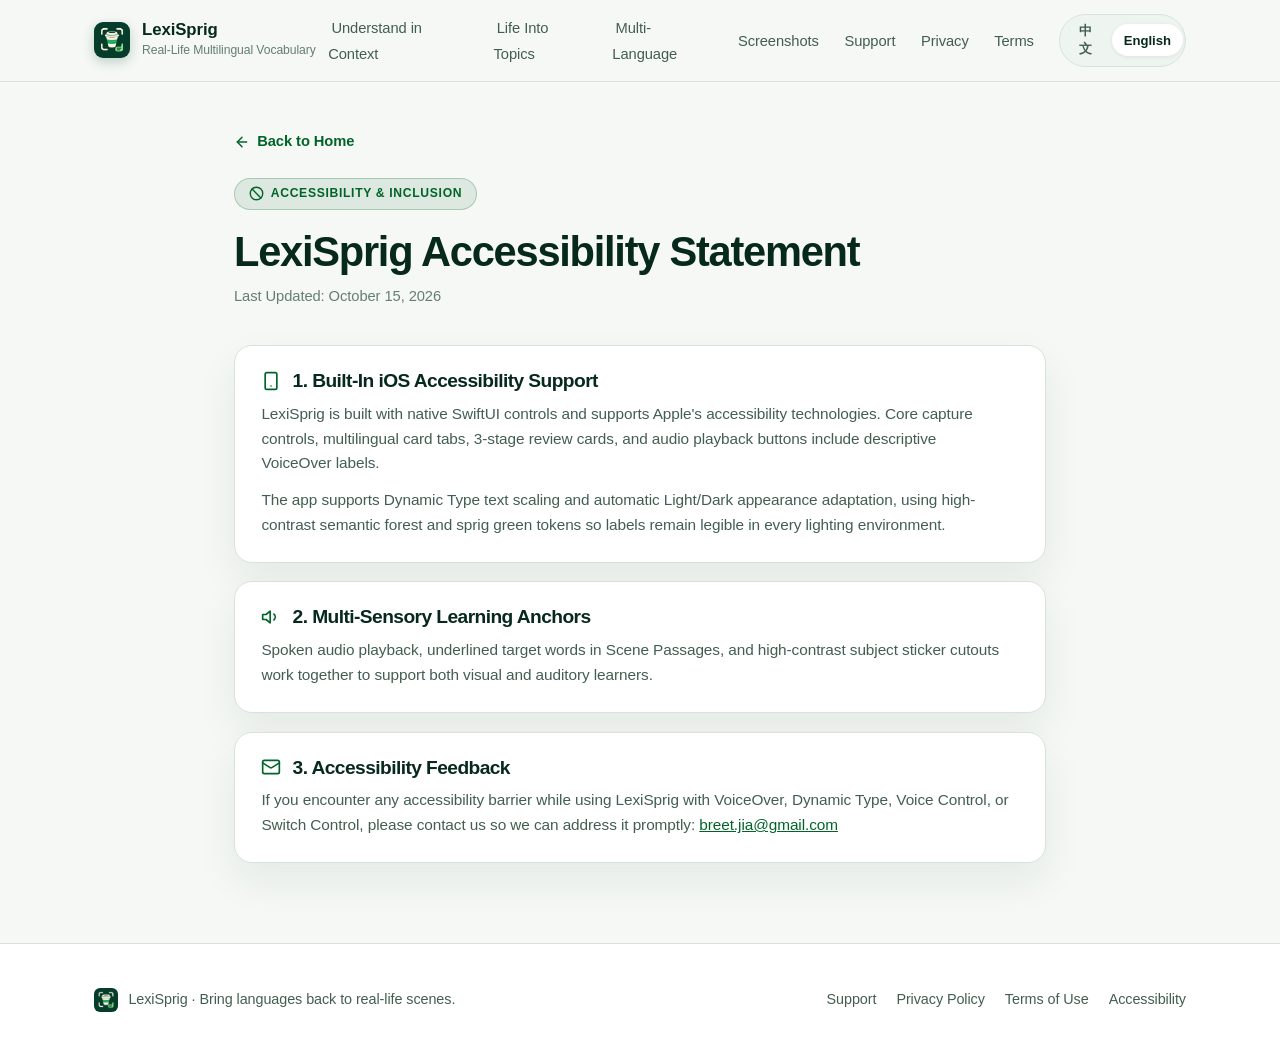
==== accessibility.html @ 663f52d6 "docs(site): prepare LexiSprig official website" ====
<!DOCTYPE html>
<html lang="zh-Hans" data-lang="zh">
<head>
  <meta charset="UTF-8">
  <meta name="viewport" content="width=device-width, initial-scale=1.0">
  <meta name="color-scheme" content="light dark">
  <title>无障碍声明 — 拾词贴 LexiSprig</title>
  <meta name="description" content="拾词贴无障碍声明：支持 VoiceOver 旁白、动态字体、深浅色高对比度语义色与多感官学习辅助。">
  <link rel="icon" type="image/png" sizes="16x16" href="favicon-16x16.png">
  <link rel="icon" type="image/png" sizes="32x32" href="favicon-32x32.png">
  <link rel="apple-touch-icon" sizes="180x180" href="apple-touch-icon.png">
  <link rel="stylesheet" href="css/style.css">
  <script src="js/main.js" defer></script>
</head>
<body data-page="accessibility" data-asset-prefix="">
  <nav class="navbar" id="site-nav">
    <div class="navbar-inner">
      <a href="index.html" class="brand-link">
        <img src="icons/app_icon.png" alt="LexiSprig Icon" class="brand-icon" width="36" height="36">
        <span class="brand-text">
          <span class="brand-title" data-i18n="nav.brand">拾词贴 LexiSprig</span>
          <span class="brand-Tagline" data-i18n="nav.tagline">眼见即所得的多语实景词汇本</span>
        </span>
      </a>

      <button type="button" class="nav-toggle" id="nav-toggle" aria-expanded="false" aria-controls="site-nav-menu" aria-label="打开导航菜单">
        <svg class="icon-menu" xmlns="http://www.w3.org/2000/svg" width="22" height="22" viewBox="0 0 24 24" fill="none" stroke="currentColor" stroke-width="2" stroke-linecap="round" stroke-linejoin="round" aria-hidden="true">
          <line x1="3" y1="6" x2="21" y2="6"></line>
          <line x1="3" y1="12" x2="21" y2="12"></line>
          <line x1="3" y1="18" x2="21" y2="18"></line>
        </svg>
        <svg class="icon-close" xmlns="http://www.w3.org/2000/svg" width="22" height="22" viewBox="0 0 24 24" fill="none" stroke="currentColor" stroke-width="2" stroke-linecap="round" stroke-linejoin="round" aria-hidden="true">
          <line x1="18" y1="6" x2="6" y2="18"></line>
          <line x1="6" y1="6" x2="18" y2="18"></line>
        </svg>
      </button>

      <div class="nav-menu" id="site-nav-menu">
        <ul class="nav-links">
          <li><a href="index.html#pain-3" data-i18n="nav.pain3">开口表达</a></li>
          <li><a href="index.html#pain-2" data-i18n="nav.pain2">生活话题</a></li>
          <li><a href="index.html#pain-1" data-i18n="nav.pain1">一景多语</a></li>
          <li><a href="index.html#gallery" data-i18n="nav.gallery">界面预览</a></li>
          <li><a href="support.html" data-i18n="nav.support">应用支持</a></li>
          <li><a href="legal/privacy.html" data-i18n="nav.privacy">隐私政策</a></li>
          <li><a href="legal/terms.html" data-i18n="nav.terms">使用条款</a></li>
        </ul>
        <div class="locale-switcher" role="group" aria-label="Language switcher">
          <button type="button" class="lang-switch is-active" data-set-lang="zh" aria-pressed="true">中文</button>
          <button type="button" class="lang-switch" data-set-lang="en" aria-pressed="false">English</button>
        </div>
      </div>
    </div>
  </nav>

  <main class="subpage-main">
    <div class="subpage-container">
      <a href="index.html" class="back-link">
        <svg xmlns="http://www.w3.org/2000/svg" width="16" height="16" viewBox="0 0 24 24" fill="none" stroke="currentColor" stroke-width="2.2" stroke-linecap="round" stroke-linejoin="round" aria-hidden="true">
          <line x1="19" y1="12" x2="5" y2="12"></line>
          <polyline points="12 19 5 12 12 5"></polyline>
        </svg>
        <span data-i18n="common.backHome">返回首页</span>
      </a>

      <header class="subpage-header">
        <div class="section-kicker">
          <svg xmlns="http://www.w3.org/2000/svg" width="15" height="15" viewBox="0 0 24 24" fill="none" stroke="currentColor" stroke-width="2.2" stroke-linecap="round" stroke-linejoin="round" aria-hidden="true">
            <circle cx="12" cy="12" r="10"></circle>
            <path d="m4.93 4.93 14.14 14.14"></path>
          </svg>
          <span data-i18n="accessibilityPage.kicker">无障碍与包容性设计</span>
        </div>
        <h1 data-i18n="accessibilityPage.title">拾词贴 LexiSprig 无障碍声明</h1>
        <p class="subpage-meta" data-i18n="accessibilityPage.updated">最后更新：2026 年 10 月 15 日</p>
      </header>

      <div class="legal-stack">
        <article class="legal-card">
          <div class="legal-card-header">
            <svg xmlns="http://www.w3.org/2000/svg" width="20" height="20" viewBox="0 0 24 24" fill="none" stroke="currentColor" stroke-width="2" stroke-linecap="round" stroke-linejoin="round" aria-hidden="true">
              <rect x="5" y="2" width="14" height="20" rx="2" ry="2"></rect>
              <line x1="12" y1="18" x2="12.01" y2="18"></line>
            </svg>
            <h2 data-i18n="accessibilityPage.s1Title">1. 支持的系统无障碍特性</h2>
          </div>
          <p data-i18n="accessibilityPage.s1P1">拾词贴致力于让更多语言学习者顺畅使用。应用界面基于原生 SwiftUI 构建，核心拍照按钮、多语词卡标签、三阶复习控件及音频朗读按钮均提供清晰的旁白（VoiceOver）标签与操作提示。</p>
          <p data-i18n="accessibilityPage.s1P2">同时支持 iOS 动态字体缩放（Dynamic Type）、浅色与深色外观自适应，并在浅色模式下采用深林绿语义色、深色模式下采用高对比度嫩芽绿，确保不同光线下的文字可读性。</p>
        </article>

        <article class="legal-card">
          <div class="legal-card-header">
            <svg xmlns="http://www.w3.org/2000/svg" width="20" height="20" viewBox="0 0 24 24" fill="none" stroke="currentColor" stroke-width="2" stroke-linecap="round" stroke-linejoin="round" aria-hidden="true">
              <polygon points="11 5 6 9 2 9 2 15 6 15 11 19 11 5"></polygon>
              <path d="M15.54 8.46a5 5 0 0 1 0 7.07"></path>
            </svg>
            <h2 data-i18n="accessibilityPage.s2Title">2. 语音朗读与多感官辅助</h2>
          </div>
          <p data-i18n="accessibilityPage.s2P1">词条与例句支持随时点击播放标准语音朗读，配合高辨识度的下划线目标词高亮与主体贴纸视觉锚点，帮助不同学习偏好的用户建立多感官记忆。</p>
        </article>

        <article class="legal-card">
          <div class="legal-card-header">
            <svg xmlns="http://www.w3.org/2000/svg" width="20" height="20" viewBox="0 0 24 24" fill="none" stroke="currentColor" stroke-width="2" stroke-linecap="round" stroke-linejoin="round" aria-hidden="true">
              <rect x="2" y="4" width="20" height="16" rx="2"></rect>
              <path d="m22 7-8.97 5.7a1.94 1.94 0 0 1-2.06 0L2 7"></path>
            </svg>
            <h2 data-i18n="accessibilityPage.s3Title">3. 无障碍反馈与协助</h2>
          </div>
          <p>
            <span data-i18n="accessibilityPage.s3P1">如果你在使用旁白、动态字体、语音控制或其他辅助功能时遇到任何阻碍，请随时发邮件告诉我们，我们会优先跟进改进：</span>
            <a href="mailto:breet.jia@gmail.com">breet.jia@gmail.com</a>
          </p>
        </article>
      </div>
    </div>
  </main>

  <footer class="site-footer">
    <div class="footer-inner">
      <div class="footer-brand">
        <img src="icons/app_icon.png" alt="LexiSprig Icon" width="24" height="24">
        <span data-i18n="footer.copy">拾词贴 LexiSprig · 让外语回到真实生活场景。</span>
      </div>
      <div class="footer-links">
        <a href="support.html" data-i18n="footer.support">应用支持</a>
        <a href="legal/privacy.html" data-i18n="footer.privacy">隐私政策</a>
        <a href="legal/terms.html" data-i18n="footer.terms">使用条款</a>
        <a href="accessibility.html" data-i18n="footer.accessibility">无障碍声明</a>
      </div>
    </div>
  </footer>
</body>
</html>
---- css/style.css ----
:root {
  color-scheme: light dark;
  --ls-bg: #f5f8f5;
  --ls-bg-elevated: #ffffff;
  --ls-surface: #ffffff;
  --ls-surface-soft: #eef4ef;
  --ls-surface-cream: #faf3e0;
  --ls-border: #d7e3da;
  --ls-border-strong: #bdd0c2;
  --ls-text-primary: #07291c;
  --ls-text-secondary: #435e51;
  --ls-text-muted: #647f71;
  --ls-accent: #006428;
  --ls-accent-bright: #27aa60;
  --ls-accent-soft: rgba(0, 100, 40, 0.1);
  --ls-accent-border: rgba(0, 100, 40, 0.24);
  --ls-nav-bg: rgba(245, 248, 245, 0.88);
  --ls-shadow-card: 0 18px 42px rgba(5, 61, 42, 0.07);
  --ls-shadow-device: 0 24px 60px rgba(5, 61, 42, 0.16);
  --ls-btn-bg: #053d2a;
  --ls-btn-text: #faf3e0;
  --ls-btn-hover: #08543b;
  --ls-focus-ring: rgba(39, 170, 96, 0.45);
}

@media (prefers-color-scheme: dark) {
  :root {
    --ls-bg: #05130e;
    --ls-bg-elevated: #0b1f17;
    --ls-surface: #0d241b;
    --ls-surface-soft: #123024;
    --ls-surface-cream: #163326;
    --ls-border: #1d3e30;
    --ls-border-strong: #2b5945;
    --ls-text-primary: #f1f7f3;
    --ls-text-secondary: #a8c0b3;
    --ls-text-muted: #789686;
    --ls-accent: #30d158;
    --ls-accent-bright: #8cec90;
    --ls-accent-soft: rgba(48, 209, 88, 0.14);
    --ls-accent-border: rgba(140, 236, 144, 0.28);
    --ls-nav-bg: rgba(5, 19, 14, 0.88);
    --ls-shadow-card: 0 20px 48px rgba(0, 0, 0, 0.38);
    --ls-shadow-device: 0 28px 68px rgba(0, 0, 0, 0.58);
    --ls-btn-bg: #30d158;
    --ls-btn-text: #042217;
    --ls-btn-hover: #52dc74;
    --ls-focus-ring: rgba(140, 236, 144, 0.5);
  }
}

*,
*::before,
*::after {
  box-sizing: border-box;
}

html {
  scroll-behavior: smooth;
  -webkit-text-size-adjust: 100%;
}

body {
  margin: 0;
  padding: 0;
  width: 100%;
  overflow-x: hidden;
  background-color: var(--ls-bg);
  color: var(--ls-text-primary);
  -webkit-font-smoothing: antialiased;
  -moz-osx-font-smoothing: grayscale;
}

/* ==========================================================================
   Constraint 2: Separated Chinese & English Typography and Layout Rules
   ========================================================================== */

html[data-lang="zh"] body {
  font-family: -apple-system, BlinkMacSystemFont, "PingFang SC", "Hiragino Sans GB", "Microsoft YaHei", "Noto Sans CJK SC", sans-serif;
  line-height: 1.76;
  letter-spacing: 0.01em;
  line-break: strict;
  word-break: normal;
}

html[data-lang="en"] body {
  font-family: -apple-system, BlinkMacSystemFont, "SF Pro Display", "SF Pro Text", "Inter", "Segoe UI", Roboto, Helvetica, Arial, sans-serif;
  line-height: 1.62;
  letter-spacing: -0.005em;
}

html[data-lang="zh"] h1,
html[data-lang="zh"] h2,
html[data-lang="zh"] h3,
html[data-lang="zh"] h4 {
  letter-spacing: -0.015em;
  line-height: 1.24;
  font-weight: 700;
}

html[data-lang="en"] h1,
html[data-lang="en"] h2,
html[data-lang="en"] h3,
html[data-lang="en"] h4 {
  letter-spacing: -0.03em;
  line-height: 1.12;
  font-weight: 700;
  text-wrap: balance;
}

html[data-lang="zh"] .hero-title {
  font-size: clamp(2.2rem, 4.4vw, 3.35rem);
  line-height: 1.22;
}

html[data-lang="en"] .hero-title {
  font-size: clamp(2.15rem, 4.2vw, 3.2rem);
  line-height: 1.08;
}

html[data-lang="zh"] .section-kicker,
html[data-lang="zh"] .pain-badge {
  letter-spacing: 0.04em;
  font-size: 0.84rem;
}

html[data-lang="en"] .section-kicker,
html[data-lang="en"] .pain-badge {
  letter-spacing: 0.055em;
  text-transform: uppercase;
  font-size: 0.76rem;
}

html[data-lang="zh"] .feature-copy p,
html[data-lang="zh"] .hero-subtitle,
html[data-lang="zh"] .legal-card p {
  text-align: justify;
  text-justify: inter-ideograph;
}

html[data-lang="en"] .feature-copy p,
html[data-lang="en"] .hero-subtitle,
html[data-lang="en"] .legal-card p {
  text-align: left;
  text-wrap: pretty;
}

/* ==========================================================================
   Navigation Bar & Mobile Hamburger Menu (Constraints 1, 4, 6)
   ========================================================================== */

.navbar {
  position: sticky;
  top: 0;
  z-index: 100;
  width: 100%;
  background: var(--ls-nav-bg);
  backdrop-filter: blur(14px);
  -webkit-backdrop-filter: blur(14px);
  border-bottom: 1px solid var(--ls-border);
}

.navbar-inner {
  max-width: 1140px;
  margin: 0 auto;
  padding: 0.85rem 1.5rem;
  display: flex;
  align-items: center;
  justify-content: space-between;
  gap: 1rem;
}

.brand-link {
  display: inline-flex;
  align-items: center;
  gap: 0.75rem;
  text-decoration: none;
  color: var(--ls-text-primary);
  min-width: 0;
}

.brand-icon {
  width: 36px;
  height: 36px;
  border-radius: 9px;
  flex-shrink: 0;
  box-shadow: 0 4px 12px rgba(5, 61, 42, 0.22);
}

.brand-text {
  display: flex;
  flex-direction: column;
  min-width: 0;
}

.brand-title {
  font-weight: 700;
  font-size: 1.05rem;
  line-height: 1.2;
  white-space: nowrap;
}

.brand-Tagline {
  font-size: 0.76rem;
  color: var(--ls-text-muted);
  white-space: nowrap;
}

.nav-menu {
  display: flex;
  align-items: center;
  gap: 1.35rem;
}

.nav-links {
  display: flex;
  align-items: center;
  gap: 1.2rem;
  list-style: none;
  margin: 0;
  padding: 0;
}

.nav-links a {
  text-decoration: none;
  color: var(--ls-text-secondary);
  font-size: 0.92rem;
  font-weight: 500;
  padding: 0.35rem 0.2rem;
  transition: color 0.18s ease;
}

.nav-links a:hover,
.nav-links a:focus-visible {
  color: var(--ls-accent);
}

.locale-switcher {
  display: inline-flex;
  align-items: center;
  background: var(--ls-surface-soft);
  border: 1px solid var(--ls-border);
  border-radius: 999px;
  padding: 2px;
  gap: 2px;
}

.lang-switch {
  appearance: none;
  border: none;
  background: transparent;
  color: var(--ls-text-secondary);
  font-size: 0.82rem;
  font-weight: 600;
  padding: 0.36rem 0.75rem;
  border-radius: 999px;
  cursor: pointer;
  min-height: 32px;
  transition: background-color 0.18s ease, color 0.18s ease;
}

.lang-switch.is-active {
  background: var(--ls-surface);
  color: var(--ls-text-primary);
  box-shadow: 0 1px 4px rgba(0, 0, 0, 0.08);
}

.nav-toggle {
  display: none;
  appearance: none;
  background: var(--ls-surface-soft);
  border: 1px solid var(--ls-border);
  color: var(--ls-text-primary);
  width: 44px;
  height: 44px;
  border-radius: 12px;
  align-items: center;
  justify-content: center;
  cursor: pointer;
  padding: 0;
  flex-shrink: 0;
}

.nav-toggle:focus-visible,
.lang-switch:focus-visible,
.btn-primary:focus-visible,
.btn-secondary:focus-visible {
  outline: 2px solid var(--ls-focus-ring);
  outline-offset: 2px;
}

.nav-toggle .icon-close {
  display: none;
}

.nav-toggle[aria-expanded="true"] .icon-menu {
  display: none;
}

.nav-toggle[aria-expanded="true"] .icon-close {
  display: block;
}

/* ==========================================================================
   Layout Containers & Hero Section
   ========================================================================== */

.container {
  width: 100%;
  max-width: 1140px;
  margin: 0 auto;
  padding: 0 1.5rem;
}

.hero {
  padding: 4.5rem 0 3.5rem;
  display: grid;
  grid-template-columns: 1.15fr 0.85fr;
  align-items: center;
  gap: 3.5rem;
}

.hero-copy {
  min-width: 0;
}

.hero-brand-head {
  display: flex;
  align-items: center;
  gap: 1.15rem;
  margin-bottom: 1.35rem;
}

.hero-app-icon {
  width: 88px;
  height: 88px;
  border-radius: 20px;
  flex-shrink: 0;
  box-shadow: 0 14px 32px rgba(0, 60, 24, 0.28), 0 0 0 1px rgba(0, 100, 40, 0.14);
}

.hero-brand-meta {
  display: flex;
  flex-direction: column;
  align-items: flex-start;
  gap: 0.45rem;
  min-width: 0;
}

.hero-brand-meta .section-kicker {
  margin-bottom: 0;
}

.hero-app-name {
  margin: 0;
  font-size: 1.18rem;
  font-weight: 700;
  color: var(--ls-text-primary);
  letter-spacing: -0.01em;
}

.section-kicker {
  display: inline-flex;
  align-items: center;
  gap: 0.45rem;
  padding: 0.35rem 0.85rem;
  border-radius: 999px;
  background: var(--ls-accent-soft);
  border: 1px solid var(--ls-accent-border);
  color: var(--ls-accent);
  font-weight: 600;
  margin-bottom: 1.15rem;
}

.hero-title {
  margin: 0 0 1.25rem;
  color: var(--ls-text-primary);
}

.hero-title .accent-text {
  color: var(--ls-accent);
}

.hero-subtitle {
  font-size: 1.12rem;
  color: var(--ls-text-secondary);
  margin: 0 0 1.75rem;
  max-width: 60ch;
}

.hero-actions {
  display: flex;
  flex-wrap: wrap;
  align-items: center;
  gap: 0.9rem;
  margin-bottom: 1.6rem;
}

.btn-primary {
  display: inline-flex;
  align-items: center;
  gap: 0.55rem;
  background: var(--ls-btn-bg);
  color: var(--ls-btn-text);
  text-decoration: none;
  font-weight: 600;
  font-size: 0.98rem;
  padding: 0.82rem 1.45rem;
  border-radius: 999px;
  min-height: 46px;
  transition: transform 0.18s ease, background-color 0.18s ease;
}

.btn-primary:hover {
  background: var(--ls-btn-hover);
  transform: translateY(-1px);
}

.btn-secondary {
  display: inline-flex;
  align-items: center;
  gap: 0.5rem;
  background: var(--ls-surface);
  color: var(--ls-text-primary);
  border: 1px solid var(--ls-border-strong);
  text-decoration: none;
  font-weight: 600;
  font-size: 0.96rem;
  padding: 0.82rem 1.35rem;
  border-radius: 999px;
  min-height: 46px;
  transition: background-color 0.18s ease, border-color 0.18s ease;
}

.btn-secondary:hover {
  background: var(--ls-surface-soft);
}

.hero-pills {
  display: flex;
  flex-wrap: wrap;
  gap: 0.6rem;
}

.hero-pill {
  display: inline-flex;
  align-items: center;
  gap: 0.4rem;
  font-size: 0.85rem;
  color: var(--ls-text-secondary);
  background: var(--ls-surface);
  border: 1px solid var(--ls-border);
  padding: 0.38rem 0.8rem;
  border-radius: 999px;
}

.hero-pill svg {
  color: var(--ls-accent);
  flex-shrink: 0;
}

.hero-visual {
  display: flex;
  justify-content: center;
}

/* ==========================================================================
   3-2-1 Pain Point Priority Strip
   ========================================================================== */

.pain-strip {
  margin: 1rem 0 4.5rem;
  display: grid;
  grid-template-columns: repeat(3, 1fr);
  gap: 1.25rem;
}

.pain-card {
  background: var(--ls-surface);
  border: 1px solid var(--ls-border);
  border-radius: 20px;
  padding: 1.5rem;
  box-shadow: var(--ls-shadow-card);
  display: flex;
  flex-direction: column;
  gap: 0.65rem;
  text-decoration: none;
  color: inherit;
  transition: transform 0.18s ease, border-color 0.18s ease;
}

.pain-card:hover {
  transform: translateY(-2px);
  border-color: var(--ls-accent-border);
}

.pain-card-top {
  display: flex;
  align-items: center;
  justify-content: space-between;
  gap: 0.75rem;
}

.pain-badge {
  display: inline-flex;
  align-items: center;
  gap: 0.4rem;
  color: var(--ls-accent);
  font-weight: 700;
}

.pain-icon {
  width: 36px;
  height: 36px;
  border-radius: 10px;
  background: var(--ls-accent-soft);
  color: var(--ls-accent);
  display: inline-flex;
  align-items: center;
  justify-content: center;
  flex-shrink: 0;
}

.pain-card h2 {
  font-size: 1.18rem;
  margin: 0;
}

.pain-card p {
  margin: 0;
  font-size: 0.94rem;
  color: var(--ls-text-secondary);
}

/* ==========================================================================
   Narrative Feature Sections (3 -> 2 -> 1 Order) & Screenshot Slots
   ========================================================================== */

.narrative-section {
  padding: 4rem 0;
  border-top: 1px solid var(--ls-border);
}

.narrative-grid {
  display: grid;
  grid-template-columns: 1.05fr 0.95fr;
  gap: 3.5rem;
  align-items: center;
}

.narrative-section.is-reversed .narrative-grid {
  grid-template-columns: 0.95fr 1.05fr;
}

.narrative-section.is-reversed .feature-copy {
  order: 2;
}

.narrative-section.is-reversed .feature-visuals {
  order: 1;
}

.feature-copy h2 {
  font-size: clamp(1.75rem, 3vw, 2.35rem);
  margin: 0 0 1rem;
}

.feature-lead {
  font-size: 1.06rem;
  color: var(--ls-text-secondary);
  margin: 0 0 1.5rem;
}

.feature-points {
  list-style: none;
  margin: 0;
  padding: 0;
  display: grid;
  gap: 1rem;
}

.feature-points li {
  display: grid;
  grid-template-columns: 28px 1fr;
  gap: 0.75rem;
  align-items: start;
  background: var(--ls-surface);
  border: 1px solid var(--ls-border);
  border-radius: 14px;
  padding: 0.95rem 1.1rem;
}

.point-icon {
  width: 28px;
  height: 28px;
  border-radius: 8px;
  background: var(--ls-accent-soft);
  color: var(--ls-accent);
  display: inline-flex;
  align-items: center;
  justify-content: center;
  margin-top: 0.1rem;
}

.point-body strong {
  display: block;
  font-size: 0.98rem;
  margin-bottom: 0.2rem;
  color: var(--ls-text-primary);
}

.point-body span {
  font-size: 0.92rem;
  color: var(--ls-text-secondary);
}

/* Reserved Screenshot Frame (Constraint 5) */
.feature-visuals {
  display: grid;
  grid-template-columns: repeat(2, minmax(0, 1fr));
  gap: 1.25rem;
  align-items: start;
}

.feature-visuals.single-slot {
  grid-template-columns: minmax(0, 310px);
  justify-content: center;
}

.screenshot-slot {
  margin: 0;
  display: flex;
  flex-direction: column;
  align-items: center;
  gap: 0.65rem;
}

.screenshot-frame {
  width: 100%;
  max-width: 290px;
  aspect-ratio: 1320 / 2868;
  border-radius: 32px;
  overflow: hidden;
  background: var(--ls-surface);
  border: 2px solid var(--ls-border-strong);
  box-shadow: var(--ls-shadow-device);
  position: relative;
}

.hero-visual .screenshot-frame {
  max-width: 310px;
}

.screenshot-frame img {
  display: block;
  width: 100%;
  height: 100%;
  object-fit: cover;
}

.screenshot-placeholder {
  display: grid;
  place-items: center;
  width: 100%;
  height: 100%;
  padding: 1.5rem;
  color: var(--ls-text-muted);
  background: var(--ls-surface);
  text-align: center;
  font-size: 0.95rem;
}

.screenshot-caption {
  font-size: 0.84rem;
  font-weight: 500;
  color: var(--ls-text-muted);
  text-align: center;
}

/* ==========================================================================
   6-Screenshot Gallery Overview
   ========================================================================== */

.gallery-section {
  padding: 4.5rem 0;
  border-top: 1px solid var(--ls-border);
}

.section-header {
  text-align: center;
  max-width: 720px;
  margin: 0 auto 3rem;
}

.section-header h2 {
  font-size: clamp(1.8rem, 3.2vw, 2.45rem);
  margin: 0 0 0.85rem;
}

.section-header p {
  margin: 0;
  color: var(--ls-text-secondary);
  font-size: 1.05rem;
}

.gallery-grid {
  display: grid;
  grid-template-columns: repeat(6, minmax(0, 1fr));
  gap: 1rem;
}

.gallery-grid .screenshot-frame {
  max-width: 100%;
  border-radius: 22px;
}

/* ==========================================================================
   Privacy, Data Ownership & Subscription Transparency Section
   ========================================================================== */

.trust-section {
  padding: 4rem 0 5rem;
  border-top: 1px solid var(--ls-border);
}

.trust-grid {
  display: grid;
  grid-template-columns: repeat(3, 1fr);
  gap: 1.25rem;
}

.trust-card {
  background: var(--ls-surface);
  border: 1px solid var(--ls-border);
  border-radius: 20px;
  padding: 1.65rem;
  box-shadow: var(--ls-shadow-card);
}

.trust-card-icon {
  width: 40px;
  height: 40px;
  border-radius: 12px;
  background: var(--ls-accent-soft);
  color: var(--ls-accent);
  display: inline-flex;
  align-items: center;
  justify-content: center;
  margin-bottom: 1rem;
}

.trust-card h3 {
  font-size: 1.16rem;
  margin: 0 0 0.6rem;
}

.trust-card p {
  margin: 0;
  font-size: 0.94rem;
  color: var(--ls-text-secondary);
}

/* ==========================================================================
   Legal, Support & Accessibility Subpages
   ========================================================================== */

.subpage-main {
  padding: 3rem 0 5rem;
}

.subpage-container {
  max-width: 860px;
  margin: 0 auto;
  padding: 0 1.5rem;
}

.back-link {
  display: inline-flex;
  align-items: center;
  gap: 0.45rem;
  text-decoration: none;
  color: var(--ls-accent);
  font-weight: 600;
  font-size: 0.92rem;
  margin-bottom: 1.5rem;
}

.back-link:hover {
  text-decoration: underline;
}

.subpage-header {
  margin-bottom: 2.25rem;
}

.subpage-header h1 {
  font-size: clamp(1.9rem, 3.5vw, 2.6rem);
  margin: 0 0 0.6rem;
}

.subpage-meta {
  color: var(--ls-text-muted);
  font-size: 0.92rem;
  margin: 0;
}

.legal-stack {
  display: grid;
  gap: 1.15rem;
}

.legal-card {
  background: var(--ls-surface);
  border: 1px solid var(--ls-border);
  border-radius: 18px;
  padding: 1.5rem 1.65rem;
  box-shadow: var(--ls-shadow-card);
}

.legal-card-header {
  display: flex;
  align-items: center;
  gap: 0.7rem;
  margin-bottom: 0.65rem;
}

.legal-card-header svg {
  color: var(--ls-accent);
  flex-shrink: 0;
}

.legal-card h2 {
  font-size: 1.2rem;
  margin: 0;
}

.legal-card p {
  margin: 0;
  color: var(--ls-text-secondary);
  font-size: 0.96rem;
}

.legal-card p + p {
  margin-top: 0.75rem;
}

.legal-card a {
  color: var(--ls-accent);
  font-weight: 500;
}

/* ==========================================================================
   Footer
   ========================================================================== */

.site-footer {
  border-top: 1px solid var(--ls-border);
  background: var(--ls-bg-elevated);
  padding: 2.75rem 0;
}

.footer-inner {
  max-width: 1140px;
  margin: 0 auto;
  padding: 0 1.5rem;
  display: flex;
  flex-wrap: wrap;
  align-items: center;
  justify-content: space-between;
  gap: 1.5rem;
}

.footer-brand {
  display: inline-flex;
  align-items: center;
  gap: 0.65rem;
  color: var(--ls-text-secondary);
  font-size: 0.9rem;
}

.footer-brand img {
  width: 24px;
  height: 24px;
  border-radius: 6px;
}

.footer-links {
  display: flex;
  flex-wrap: wrap;
  gap: 1.25rem;
}

.footer-links a {
  text-decoration: none;
  color: var(--ls-text-secondary);
  font-size: 0.9rem;
}

.footer-links a:hover {
  color: var(--ls-accent);
}

/* ==========================================================================
   Mobile Responsive & Hamburger Drawer (Constraint 6)
   ========================================================================== */

@media (max-width: 960px) {
  .gallery-grid {
    grid-template-columns: repeat(3, minmax(0, 1fr));
    gap: 1.25rem;
  }
}

@media (max-width: 860px) {
  .nav-toggle {
    display: inline-flex;
  }

  .nav-menu {
    display: none;
    position: absolute;
    top: 100%;
    left: 0;
    right: 0;
    background: var(--ls-bg-elevated);
    border-bottom: 1px solid var(--ls-border);
    box-shadow: 0 18px 36px rgba(0, 0, 0, 0.14);
    padding: 1rem 1.5rem 1.35rem;
    flex-direction: column;
    align-items: stretch;
    gap: 1rem;
  }

  .nav-menu.is-open {
    display: flex;
  }

  .nav-links {
    flex-direction: column;
    align-items: stretch;
    gap: 0.25rem;
  }

  .nav-links a {
    display: flex;
    align-items: center;
    min-height: 44px;
    padding: 0.5rem 0.65rem;
    border-radius: 10px;
    font-size: 1rem;
  }

  .nav-links a:hover {
    background: var(--ls-surface-soft);
  }

  .locale-switcher {
    align-self: flex-start;
  }

  .hero {
    grid-template-columns: 1fr;
    text-align: left;
    gap: 2.5rem;
    padding: 3rem 0 2.5rem;
  }

  .pain-strip,
  .trust-grid {
    grid-template-columns: 1fr;
  }

  .narrative-grid,
  .narrative-section.is-reversed .narrative-grid {
    grid-template-columns: 1fr;
    gap: 2.25rem;
  }

  .narrative-section.is-reversed .feature-copy {
    order: 1;
  }

  .narrative-section.is-reversed .feature-visuals {
    order: 2;
  }
}

@media (max-width: 560px) {
  .gallery-grid {
    grid-template-columns: repeat(2, minmax(0, 1fr));
  }

  .feature-visuals {
    grid-template-columns: repeat(2, minmax(0, 1fr));
    gap: 0.85rem;
  }

  .screenshot-frame {
    border-radius: 22px;
  }
}
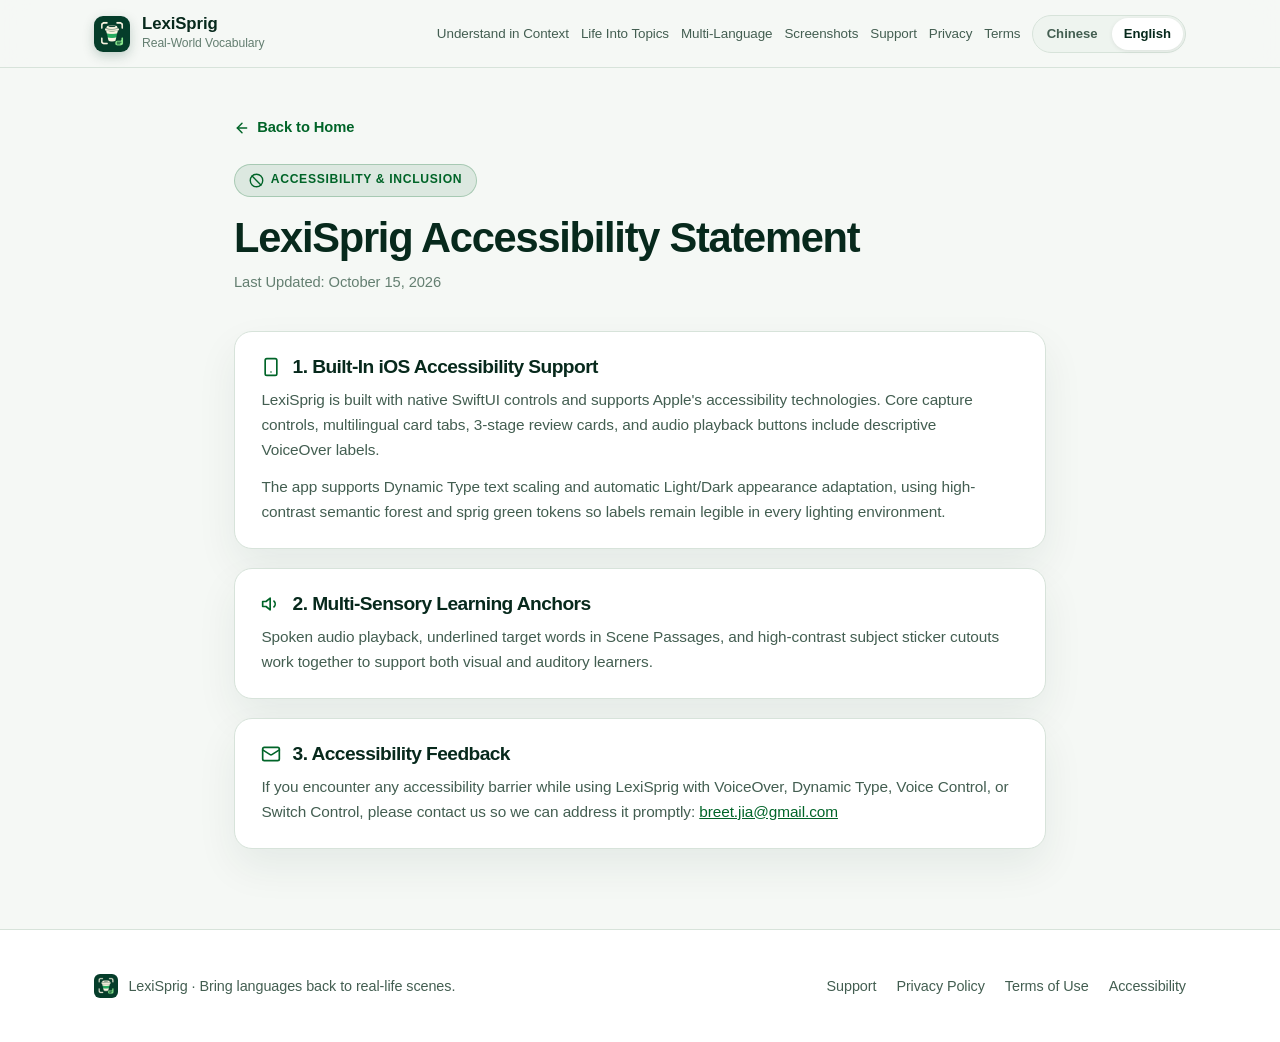
==== commit d3ed066d: "Improve SEO and add cross-app directory Add per-page metadata, sitemap, verified app cards and icons" ====
--- a/accessibility.html
+++ b/accessibility.html
@@ -6,6 +6,19 @@
   <meta name="color-scheme" content="light dark">
   <title>无障碍声明 — 拾词贴 LexiSprig</title>
   <meta name="description" content="拾词贴无障碍声明：支持 VoiceOver 旁白、动态字体、深浅色高对比度语义色与多感官学习辅助。">
+  <link rel="canonical" href="https://lexisprig-app.github.io/accessibility.html">
+  <meta property="og:title" content="无障碍声明 — 拾词贴 LexiSprig">
+  <meta property="og:description" content="拾词贴无障碍声明：支持 VoiceOver 旁白、动态字体、深浅色高对比度语义色与多感官学习辅助。">
+  <meta property="og:url" content="https://lexisprig-app.github.io/accessibility.html">
+  <meta property="og:site_name" content="LexiSprig">
+  <meta property="og:image" content="https://lexisprig-app.github.io/icons/app_icon.png">
+  <meta property="og:image:alt" content="LexiSprig app icon">
+  <meta property="og:type" content="website">
+  <meta name="twitter:card" content="summary">
+  <meta name="twitter:title" content="无障碍声明 — 拾词贴 LexiSprig">
+  <meta name="twitter:description" content="拾词贴无障碍声明：支持 VoiceOver 旁白、动态字体、深浅色高对比度语义色与多感官学习辅助。">
+  <meta name="twitter:image" content="https://lexisprig-app.github.io/icons/app_icon.png">
+  <meta name="twitter:image:alt" content="LexiSprig app icon">
   <link rel="icon" type="image/png" sizes="16x16" href="favicon-16x16.png">
   <link rel="icon" type="image/png" sizes="32x32" href="favicon-32x32.png">
   <link rel="apple-touch-icon" sizes="180x180" href="apple-touch-icon.png">
@@ -46,8 +59,8 @@
           <li><a href="legal/terms.html" data-i18n="nav.terms">使用条款</a></li>
         </ul>
         <div class="locale-switcher" role="group" aria-label="Language switcher">
-          <button type="button" class="lang-switch is-active" data-set-lang="zh" aria-pressed="true">中文</button>
-          <button type="button" class="lang-switch" data-set-lang="en" aria-pressed="false">English</button>
+          <button type="button" class="lang-switch is-active" data-set-lang="zh" data-i18n="nav.chinese" aria-pressed="true">中文</button>
+          <button type="button" class="lang-switch" data-set-lang="en" data-i18n="nav.english" aria-pressed="false">English</button>
         </div>
       </div>
     </div>
--- a/css/style.css
+++ b/css/style.css
@@ -64,7 +64,6 @@
   margin: 0;
   padding: 0;
   width: 100%;
-  overflow-x: hidden;
   background-color: var(--ls-bg);
   color: var(--ls-text-primary);
   -webkit-font-smoothing: antialiased;
@@ -678,12 +677,137 @@
 }
 
 /* ==========================================================================
-   6-Screenshot Gallery Overview
+   5-Screenshot Gallery Overview
    ========================================================================== */
 
 .gallery-section {
   padding: 4.5rem 0;
   border-top: 1px solid var(--ls-border);
+}
+
+/* ========================================================================
+   Membership & Pricing
+   ======================================================================== */
+
+.membership-section {
+  padding: 4.5rem 0;
+  border-top: 1px solid var(--ls-border);
+}
+
+.membership-benefits,
+.membership-plans {
+  display: grid;
+  gap: 1.1rem;
+  grid-template-columns: repeat(3, minmax(0, 1fr));
+}
+
+.membership-benefits {
+  grid-template-columns: repeat(2, minmax(0, 1fr));
+  margin-bottom: 1.1rem;
+}
+
+.membership-benefit-card,
+.membership-plan-card {
+  position: relative;
+  background: var(--ls-surface);
+  border: 1px solid var(--ls-border);
+  border-radius: 20px;
+  padding: 1.5rem;
+  box-shadow: var(--ls-shadow-card);
+}
+
+.membership-benefit-premium,
+.membership-plan-featured {
+  border-color: var(--ls-accent-border);
+  background: linear-gradient(145deg, var(--ls-surface), var(--ls-surface-soft));
+}
+
+.membership-tier-heading {
+  display: flex;
+  align-items: center;
+  justify-content: space-between;
+  gap: 1rem;
+}
+
+.membership-benefit-card h3,
+.membership-plan-card h3 {
+  margin: 0;
+  font-size: 1.2rem;
+}
+
+.membership-price {
+  color: var(--ls-accent);
+  font-weight: 750;
+  white-space: nowrap;
+}
+
+.membership-badge,
+.membership-plan-label {
+  display: inline-flex;
+  align-items: center;
+  border-radius: 999px;
+  padding: 0.28rem 0.7rem;
+  color: var(--ls-accent);
+  background: var(--ls-accent-soft);
+  font-size: 0.78rem;
+  font-weight: 700;
+}
+
+.membership-tier-caption {
+  margin: 0.35rem 0 0.85rem;
+  color: var(--ls-text-secondary);
+}
+
+.membership-benefit-card ul {
+  display: grid;
+  gap: 0.55rem;
+  margin: 0;
+  padding-left: 1.25rem;
+  color: var(--ls-text-secondary);
+}
+
+.membership-plan-card {
+  padding: 1.4rem;
+}
+
+.membership-plan-card h3 {
+  margin: 0.25rem 0 0.55rem;
+}
+
+.membership-plan-card p {
+  margin: 0.6rem 0 0;
+  color: var(--ls-text-secondary);
+  font-size: 0.94rem;
+}
+
+.membership-plan-price {
+  color: var(--ls-text-primary) !important;
+  font-size: 1.08rem !important;
+  font-weight: 750;
+  line-height: 1.45;
+}
+
+.membership-plan-label {
+  margin-bottom: 0.15rem;
+}
+
+.membership-saving {
+  color: var(--ls-accent) !important;
+  font-weight: 650;
+}
+
+.membership-plan-detail {
+  padding-top: 0.65rem;
+  border-top: 1px solid var(--ls-border);
+  font-size: 0.87rem !important;
+}
+
+.membership-disclaimer {
+  max-width: 920px;
+  margin: 1.2rem auto 0;
+  color: var(--ls-text-muted);
+  font-size: 0.88rem;
+  text-align: center;
 }
 
 .section-header {
@@ -705,7 +829,7 @@
 
 .gallery-grid {
   display: grid;
-  grid-template-columns: repeat(6, minmax(0, 1fr));
+  grid-template-columns: repeat(5, minmax(0, 1fr));
   gap: 1rem;
 }
 
@@ -761,6 +885,106 @@
 }
 
 /* ==========================================================================
+   App Directory
+   ========================================================================== */
+
+.app-directory-section {
+  padding: 4rem 0 5rem;
+  border-top: 1px solid var(--ls-border);
+}
+
+.app-directory-grid {
+  display: grid;
+  grid-template-columns: repeat(3, minmax(0, 1fr));
+  gap: 1.1rem;
+}
+
+.app-directory-card {
+  display: flex;
+  flex-direction: column;
+  min-width: 0;
+  padding: 1.5rem;
+  background: var(--ls-surface);
+  border: 1px solid var(--ls-border);
+  border-radius: 20px;
+  box-shadow: var(--ls-shadow-card);
+}
+
+.app-directory-icon {
+  display: block;
+  width: 56px;
+  height: 56px;
+  flex: 0 0 auto;
+  margin-bottom: 1rem;
+  border-radius: 14px;
+  background: var(--ls-surface-soft);
+  object-fit: contain;
+}
+
+.app-directory-card-content {
+  display: flex;
+  flex: 1;
+  flex-direction: column;
+  width: 100%;
+}
+
+.app-directory-card-link {
+  display: flex;
+  height: 100%;
+  flex-direction: column;
+  align-items: flex-start;
+  color: inherit;
+  text-decoration: none;
+}
+
+.app-directory-card-link h3 {
+  margin: 0 0 0.6rem;
+  font-size: 1.16rem;
+}
+
+.app-directory-card-link p {
+  margin: 0;
+  color: var(--ls-text-secondary);
+  font-size: 0.94rem;
+}
+
+.app-directory-cta {
+  margin-top: auto;
+  padding-top: 1rem;
+  color: var(--ls-accent);
+  font-size: 0.88rem;
+  font-weight: 700;
+}
+
+.app-directory-card-link:hover .app-directory-cta {
+  text-decoration: underline;
+}
+
+.app-directory-card-link:focus-visible {
+  outline: 3px solid var(--ls-focus-ring);
+  outline-offset: 4px;
+  border-radius: 12px;
+}
+
+.app-directory-locale--en,
+.app-directory-card-link--en {
+  display: none;
+}
+
+html[data-lang="en"] .app-directory-locale--zh,
+html[data-lang="en"] .app-directory-card-link--zh {
+  display: none;
+}
+
+html[data-lang="en"] .app-directory-locale--en {
+  display: inline;
+}
+
+html[data-lang="en"] .app-directory-card-link--en {
+  display: flex;
+}
+
+/* ==========================================================================
    Legal, Support & Accessibility Subpages
    ========================================================================== */
 
@@ -904,14 +1128,23 @@
    Mobile Responsive & Hamburger Drawer (Constraint 6)
    ========================================================================== */
 
-@media (max-width: 960px) {
-  .gallery-grid {
-    grid-template-columns: repeat(3, minmax(0, 1fr));
-    gap: 1.25rem;
-  }
-}
-
-@media (max-width: 860px) {
+@media (min-width: 1161px) {
+  .nav-menu {
+    gap: 0.6rem;
+  }
+
+  .nav-links {
+    gap: 0.55rem;
+  }
+
+  .nav-links a {
+    white-space: nowrap;
+    padding: 0.2rem 0.1rem;
+    font-size: 0.84rem;
+  }
+}
+
+@media (max-width: 1160px) {
   .nav-toggle {
     display: inline-flex;
   }
@@ -957,7 +1190,20 @@
   .locale-switcher {
     align-self: flex-start;
   }
-
+}
+
+@media (max-width: 960px) {
+  .gallery-grid {
+    grid-template-columns: repeat(3, minmax(0, 1fr));
+    gap: 1.25rem;
+  }
+
+  .app-directory-grid {
+    grid-template-columns: repeat(2, minmax(0, 1fr));
+  }
+}
+
+@media (max-width: 860px) {
   .hero {
     grid-template-columns: 1fr;
     text-align: left;
@@ -966,7 +1212,12 @@
   }
 
   .pain-strip,
-  .trust-grid {
+  .trust-grid,
+  .membership-plans {
+    grid-template-columns: 1fr;
+  }
+
+  .membership-benefits {
     grid-template-columns: 1fr;
   }
 
@@ -990,6 +1241,24 @@
     grid-template-columns: repeat(2, minmax(0, 1fr));
   }
 
+  .app-directory-grid {
+    grid-template-columns: 1fr;
+  }
+
+  .hero-actions {
+    flex-direction: column;
+    align-items: stretch;
+  }
+
+  .hero-actions .btn-primary,
+  .hero-actions .btn-secondary {
+    width: 100%;
+    min-width: 0;
+    justify-content: center;
+    padding: 0.72rem 1rem;
+    white-space: nowrap;
+  }
+
   .feature-visuals {
     grid-template-columns: repeat(2, minmax(0, 1fr));
     gap: 0.85rem;
@@ -999,3 +1268,9 @@
     border-radius: 22px;
   }
 }
+
+@media (max-width: 340px) {
+  .brand-Tagline {
+    display: none;
+  }
+}
